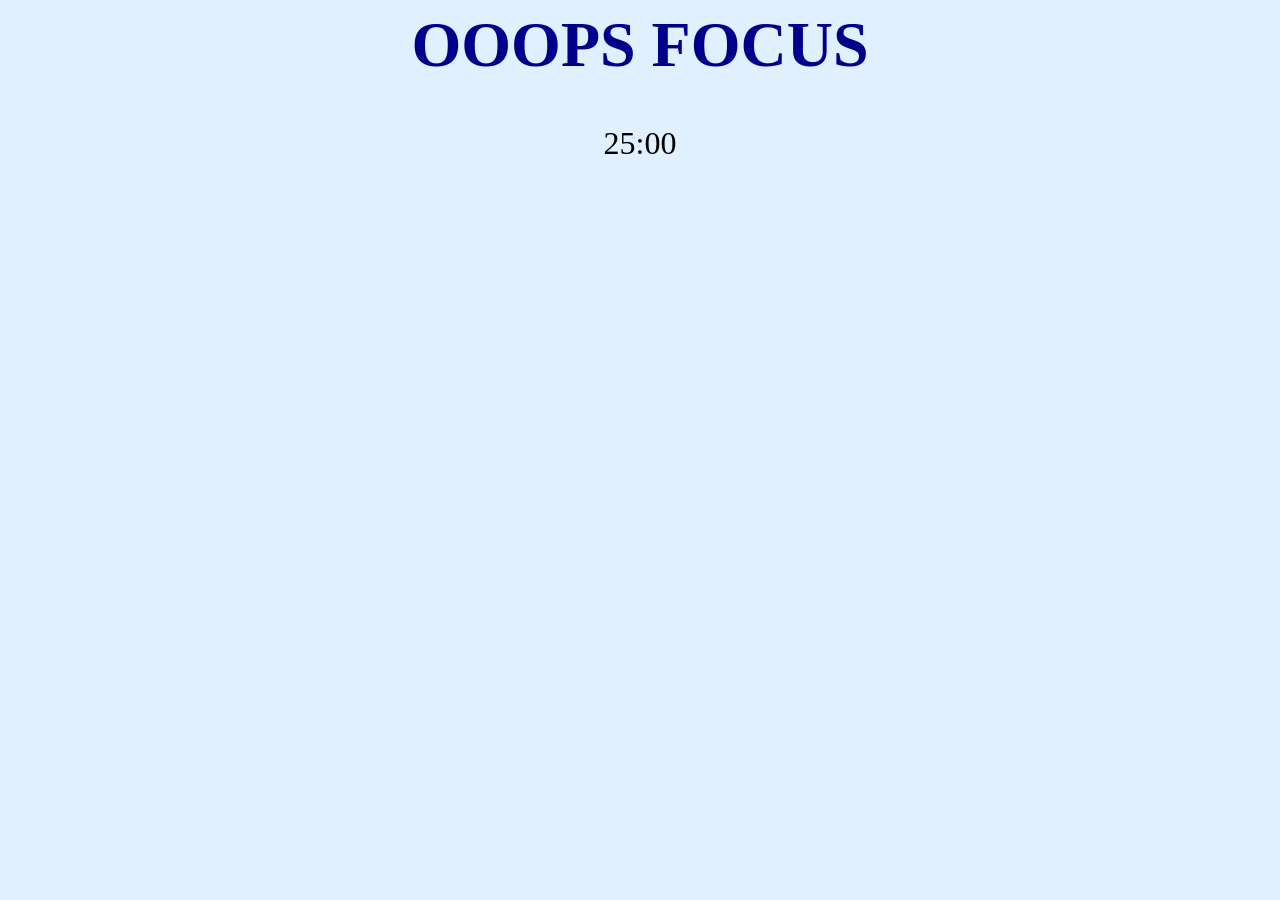
==== OopsFocus.html @ 28072958 "mic check" ====
<html>
  <head>
    <link rel = "stylesheet" href = "OopsFocus.css">
  </head>
  <body>
    <h1> OOOPS FOCUS</h1>
    <div id = " TIMER" class = round-timer> 25:00</div>
    



  <script src = "OopsFocus.js"> </script>
  </body>
</html>
---- OopsFocus.css ----
body{
  font-family: 'Fredoka one', cursive;
  font-size: xx-large;
  text-align: center;
  background-color: #e0f0ff;
}

h1{
  color: darkblue;
}
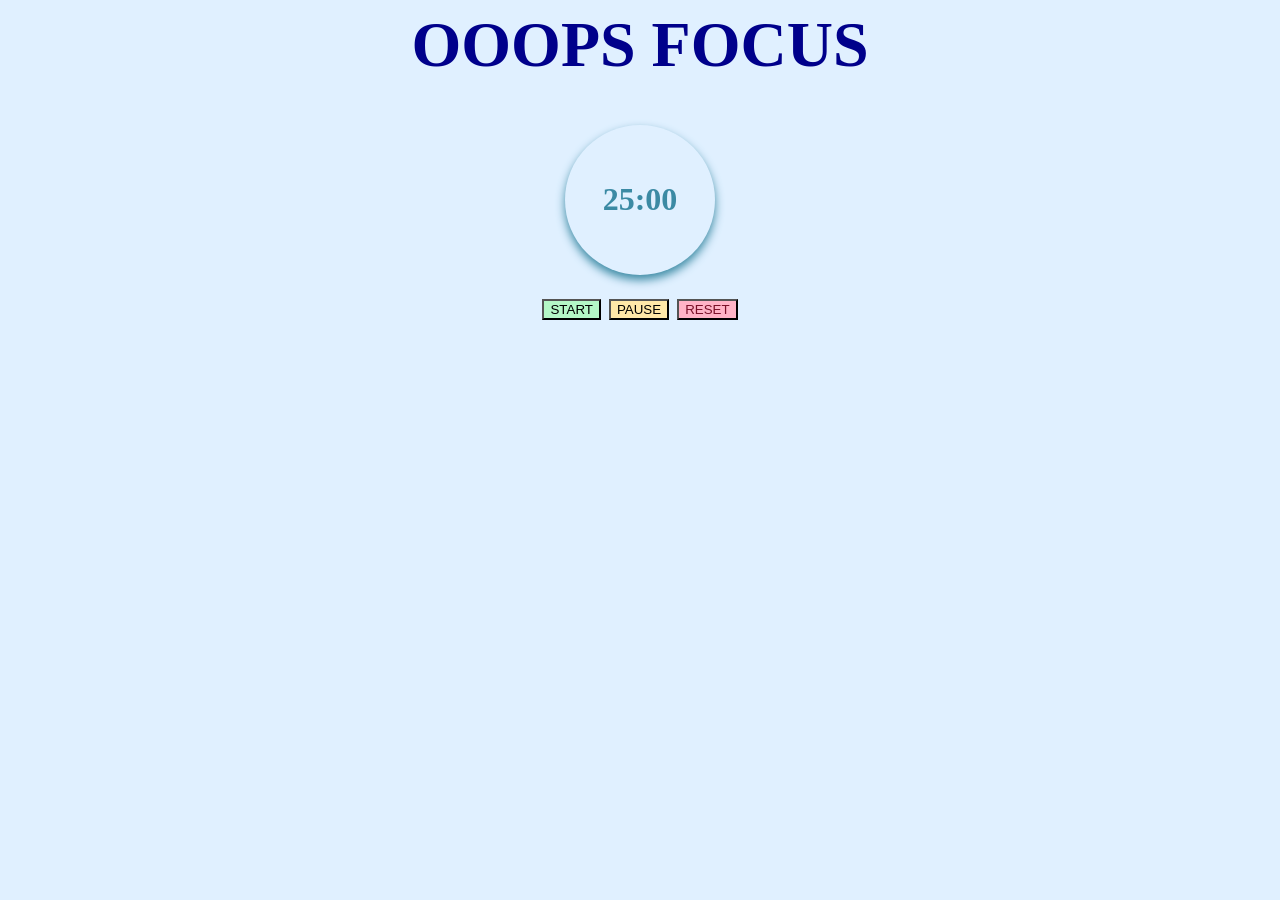
==== commit ba8b45c3: "push1" ====
--- a/OopsFocus.html
+++ b/OopsFocus.html
@@ -4,8 +4,15 @@
   </head>
   <body>
     <h1> OOOPS FOCUS</h1>
-    <div id = " TIMER" class = round-timer> 25:00</div>
-    
+    <div id = "timer" class = "round-timer"> 25:00</div>
+
+    <!-- button for the timer-->
+     <div class = "timer-button">
+      <button id = "startBtn"> START</button>
+        <button id = "pauseBtn"> PAUSE</button>
+          <button id = "resetBtn"> RESET</button>
+     </div>
+
 
 
 
--- a/OopsFocus.css
+++ b/OopsFocus.css
@@ -7,4 +7,66 @@
 
 h1{
   color: darkblue;
+}
+.round-timer {
+  font-family: 'Fredoka One', cursive;
+  font-size: xx-large;
+  font-weight: bold;
+  color: rgb(59, 138, 164);
+  border-radius: 50%;
+  width: 150px;
+  height: 150px;
+  align-items: center;
+  justify-content: center;
+  margin: auto;
+  box-shadow: 0 5px 10px ;
+  display: flex;
+}
+
+.timer-button {
+  color: rgb(59, 138, 164);
+  width: 100px;
+  height: 70px;
+  align-items: center;
+  justify-content:center;
+  display: flex;
+  margin: auto;
+  font-family: 'Fredoka One', cursive;
+  border-radius: 30px;
+  gap: 8px;
+  cursor: pointer;
+}
+
+/*  start button */
+#startBtn{
+  background-color: b4f7c6;
+}
+#startBtn:hover {
+  background-color: #c9ffd8;
+  transform: scale(1.07);
+}
+
+/*  pause button */
+
+#pauseBtn {
+  background-color: #ffe8a8;
+}
+#pauseBtn:hover {
+  background-color: #fff1c4;
+  transform: scale(1.07);
+}
+/* RESET button */
+#resetBtn {
+  background-color: #ffb3c6;   /* soft pink */
+  color: #7a1028;
+}
+
+#resetBtn:hover {
+  background-color: #ffc6d5;
+  transform: scale(1.07);
+}
+
+/* cute press squish */
+.timer-button button:active {
+  transform: scale(0.93);
 }
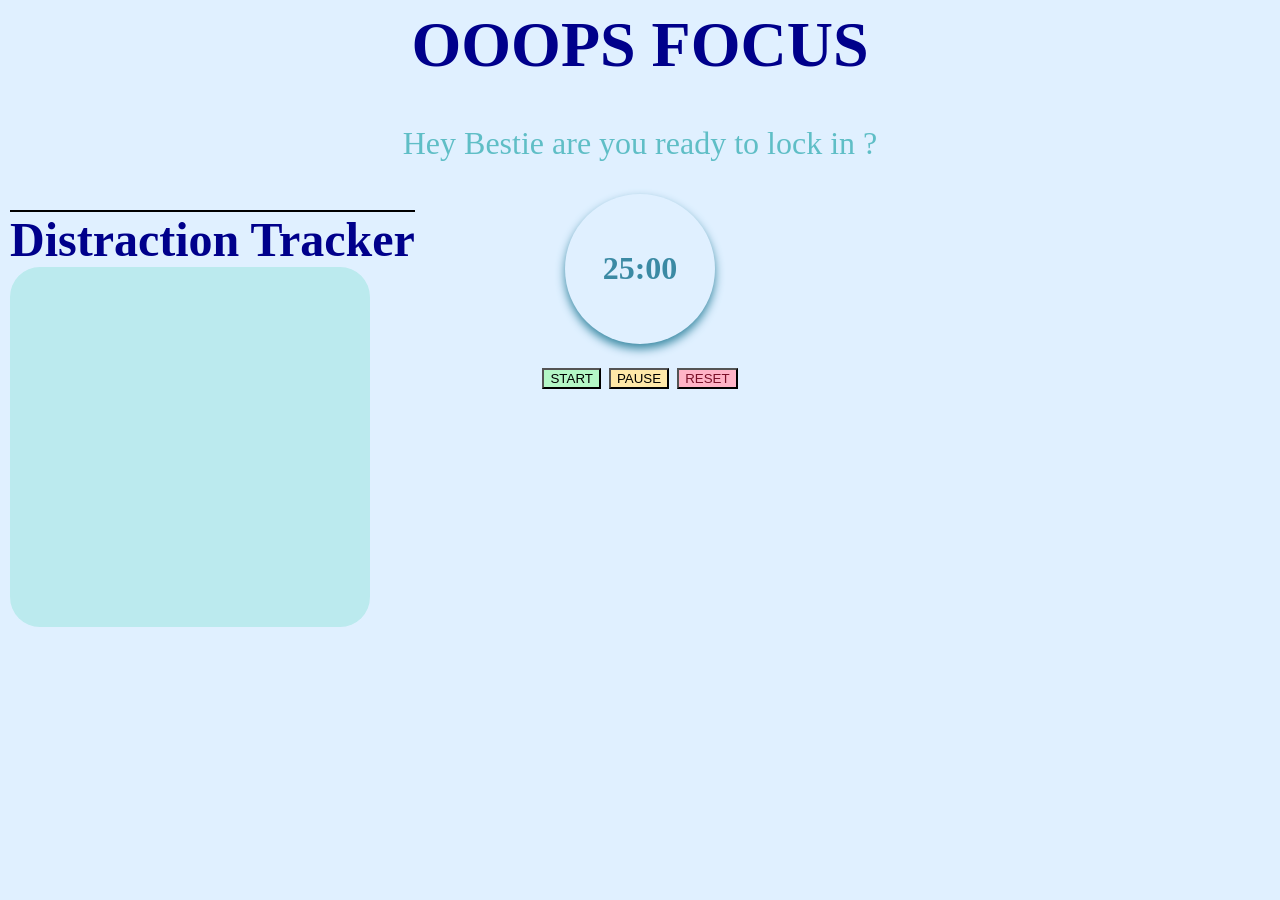
==== commit 20d5ebf2: "distracion box almost done" ====
--- a/OopsFocus.html
+++ b/OopsFocus.html
@@ -4,6 +4,8 @@
   </head>
   <body>
     <h1> OOOPS FOCUS</h1>
+    <p> Hey Bestie are you ready to lock in ? </p>
+
     <div id = "timer" class = "round-timer"> 25:00</div>
 
     <!-- button for the timer-->
@@ -14,6 +16,15 @@
      </div>
 
 
+     <div class = "distraction-list">
+      <h2> Distraction Tracker</h2>
+      <div class = "distraction-box">
+        <p id = "distraction-counter">  </p>
+
+      </div>
+     </div>
+
+
 
 
   <script src = "OopsFocus.js"> </script>
--- a/OopsFocus.css
+++ b/OopsFocus.css
@@ -1,8 +1,9 @@
 body{
   font-family: 'Fredoka one', cursive;
   font-size: xx-large;
+  background-color: #e0f0ff;
   text-align: center;
-  background-color: #e0f0ff;
+
 }
 
 h1{
@@ -55,9 +56,11 @@
   background-color: #fff1c4;
   transform: scale(1.07);
 }
-/* RESET button */
+
+
+/* RESET button  - soft pink */
 #resetBtn {
-  background-color: #ffb3c6;   /* soft pink */
+  background-color: #ffb3c6;   
   color: #7a1028;
 }
 
@@ -69,4 +72,42 @@
 /* cute press squish */
 .timer-button button:active {
   transform: scale(0.93);
-}+}
+/*  paragrpah style */
+p{
+  color: rgb(95, 190, 198);
+}
+
+.distraction-list{
+  padding: 0;
+  margin: 0;
+  position: absolute;
+  top: 200;
+  left: 0;
+}
+
+.distraction-list h2{
+  font-family: 'Fredoka One', cursive;
+  text-align: left;
+  padding: 10px;
+  color: darkblue;
+  padding: 0;
+  margin: 0;
+}
+
+.distraction-box{
+  border: #e0f0ff;
+  border-radius: 30px;
+  padding: 30px;
+  width: 300px;
+  height: 300px;
+  background-color: rgb(187, 234, 238);
+}
+
+.distraction-list{
+  border: 0;
+  border-top: 2px solid;
+  margin: 10px;
+}
+
+
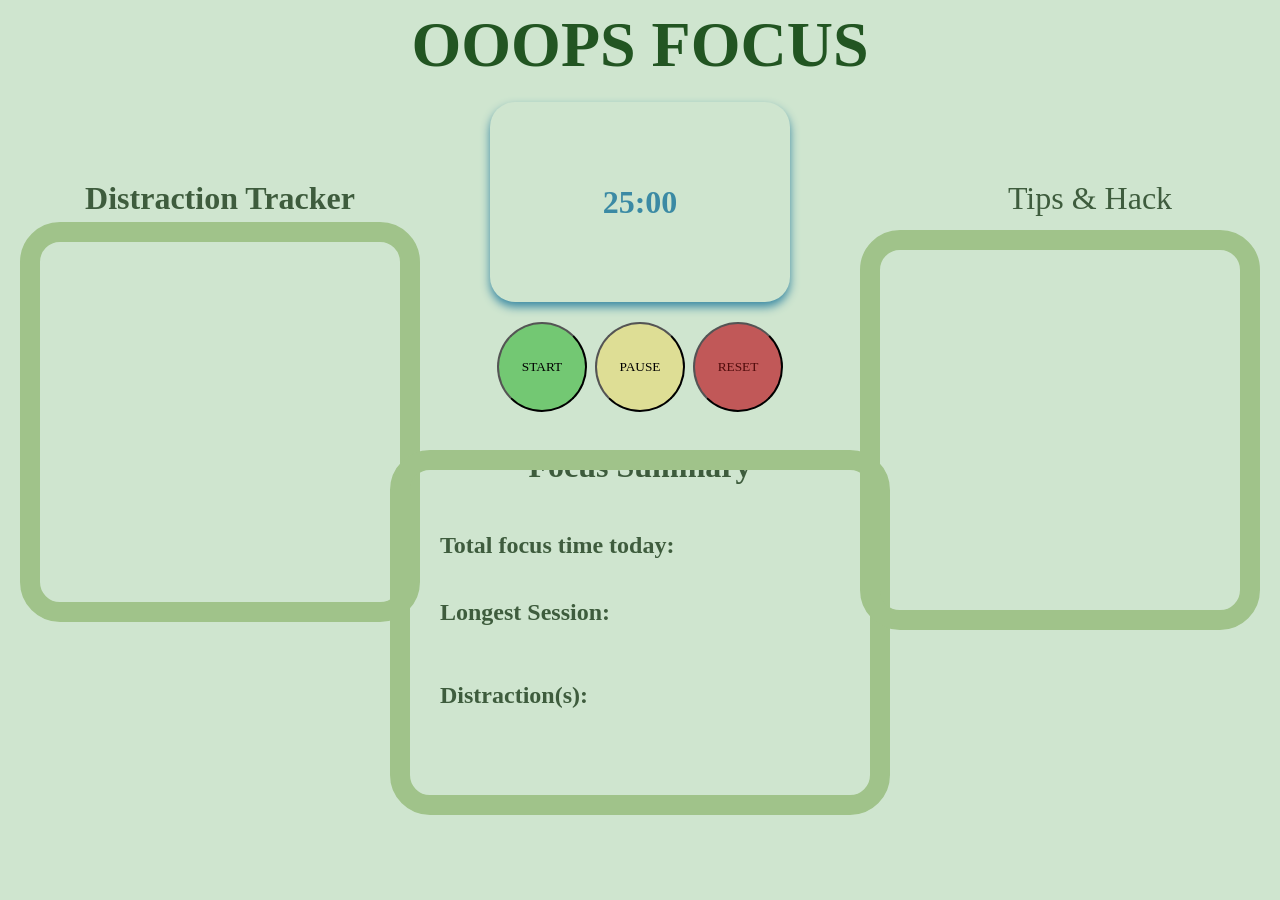
==== commit 2b4980f8: "fisrt full ui update" ====
--- a/OopsFocus.html
+++ b/OopsFocus.html
@@ -4,7 +4,6 @@
   </head>
   <body>
     <h1> OOOPS FOCUS</h1>
-    <p> Hey Bestie are you ready to lock in ? </p>
 
     <div id = "timer" class = "round-timer"> 25:00</div>
 
@@ -24,7 +23,17 @@
       </div>
      </div>
 
+     <h3 class="focus-title">Focus Summary</h3> 
+     <div class="focus-time"> 
+         <h4 class="total-time">Total focus time today:</h4>
+         <h5 class="session-cal">Longest Session:</h5>
+         <h6 class="distraction-amount">Distraction(s):</h6>
+     </div>
 
+
+     <h7 class = "tips-title"> Tips & Hack</h7>
+     <div class = "tips-hack">
+     </div>
 
 
   <script src = "OopsFocus.js"> </script>
--- a/OopsFocus.css
+++ b/OopsFocus.css
@@ -1,22 +1,28 @@
 body{
-  font-family: 'Fredoka one', cursive;
+  font-family: 'Times New Roman', Times, serif;
   font-size: xx-large;
-  background-color: #e0f0ff;
+  background-color: rgb(207, 229, 207);
   text-align: center;
 
 }
 
+/* the header for the whole page */
 h1{
-  color: darkblue;
+  color: rgb(34, 85, 34);
+  margin: 0;
+  padding: 0;
+  margin-bottom: 20px;
 }
+
+
 .round-timer {
-  font-family: 'Fredoka One', cursive;
+  font-family: 'Times New Roman', Times, serif;
   font-size: xx-large;
   font-weight: bold;
   color: rgb(59, 138, 164);
-  border-radius: 50%;
-  width: 150px;
-  height: 150px;
+  border-radius: 25px;
+  width: 300px;
+  height: 200px;
   align-items: center;
   justify-content: center;
   margin: auto;
@@ -24,23 +30,33 @@
   display: flex;
 }
 
-.timer-button {
+.timer-button  button{
   color: rgb(59, 138, 164);
-  width: 100px;
-  height: 70px;
+  width: 90px;
+  height: 90px;
   align-items: center;
   justify-content:center;
   display: flex;
-  margin: auto;
+  margin: 4;
   font-family: 'Fredoka One', cursive;
-  border-radius: 30px;
-  gap: 8px;
+  border-radius: 50px;
   cursor: pointer;
+
 }
+.timer-button {
+  display: flex;
+  justify-content: center;   
+  align-items: center;       
+  gap:0;                
+  margin-top: 16px;
+}
+
+
 
 /*  start button */
 #startBtn{
-  background-color: b4f7c6;
+  background-color: rgb(115, 200, 115);
+  color: black;
 }
 #startBtn:hover {
   background-color: #c9ffd8;
@@ -50,7 +66,8 @@
 /*  pause button */
 
 #pauseBtn {
-  background-color: #ffe8a8;
+  background-color: rgb(222, 222, 149);
+  color: black;
 }
 #pauseBtn:hover {
   background-color: #fff1c4;
@@ -58,10 +75,10 @@
 }
 
 
-/* RESET button  - soft pink */
+/* RESET button   */
 #resetBtn {
-  background-color: #ffb3c6;   
-  color: #7a1028;
+  background-color: #c15858;   
+  color: rgba(79, 10, 10, 0.991);
 }
 
 #resetBtn:hover {
@@ -73,41 +90,101 @@
 .timer-button button:active {
   transform: scale(0.93);
 }
-/*  paragrpah style */
-p{
-  color: rgb(95, 190, 198);
-}
+
+
+/* taking care of the distraction part of the code */
+
 
 .distraction-list{
   padding: 0;
   margin: 0;
   position: absolute;
-  top: 200;
-  left: 0;
+  top: 180px;
+  left: 20px;
 }
 
 .distraction-list h2{
-  font-family: 'Fredoka One', cursive;
-  text-align: left;
-  padding: 10px;
-  color: darkblue;
-  padding: 0;
-  margin: 0;
+  font-family: 'Times New Roman', Times, serif;
+  text-align: auto;
+  color: #3E5C3D;
+  font-size: xx-large;
+  margin: 0 0 5px 0
+  
 }
 
 .distraction-box{
-  border: #e0f0ff;
-  border-radius: 30px;
+  border: 20px solid #A0C38A;
+  border-radius: 40px;
+  padding: 30px;
+  height: 300px;
+  width: 300px;
+  margin-top: 5px;
+ 
+
+}
+
+/* All the focus */
+.focus-title {
+  font-family: 'Times New Roman', Times, serif;
+  text-align: auto;
+  color: #3E5C3D;
+  font-size: xx-large;
+}
+
+/* Total focus time */
+.focus-time{
+  border: 20px solid #A0C38A;
+  border-radius: 40px;
+  padding: 30px;
+  width: 400px;
+  text-align: left;
+  position:absolute;
+  top: 50%;
+  left: 50%;
+  transform: translate(-50%);
+  
+}
+
+.total-time{
+  color:#3E5C3D ;
+  font-size: x-large;
+}
+.session-cal{
+  color: #3E5C3D;
+  font-size: x-large;
+
+}
+.distraction-amount{
+  color: #3E5C3D;
+  font-size: x-large;
+}
+
+/* All the code for the tips and hack section*/
+.tips-title {
+  font-family: 'Times New Roman', Times, serif;
+  color: #3E5C3D;
+  text-align: center; 
+  font-size: xx-large;
+  margin: 0 0 5px 0;
+  position: absolute;
+  top: 180px;
+  right: 20px; 
+  width: 340px;
+}
+
+.tips-hack {
+  /* Box Styling */
+  border: 20px solid #A0C38A;
+  border-radius: 40px;
   padding: 30px;
   width: 300px;
-  height: 300px;
-  background-color: rgb(187, 234, 238);
+  height: 300px; 
+  text-align: center;
+  display: flex; 
+  
+  position: absolute;
+  top: 230px; 
+  right: 20px; 
 }
 
-.distraction-list{
-  border: 0;
-  border-top: 2px solid;
-  margin: 10px;
-}
-
-
+ 
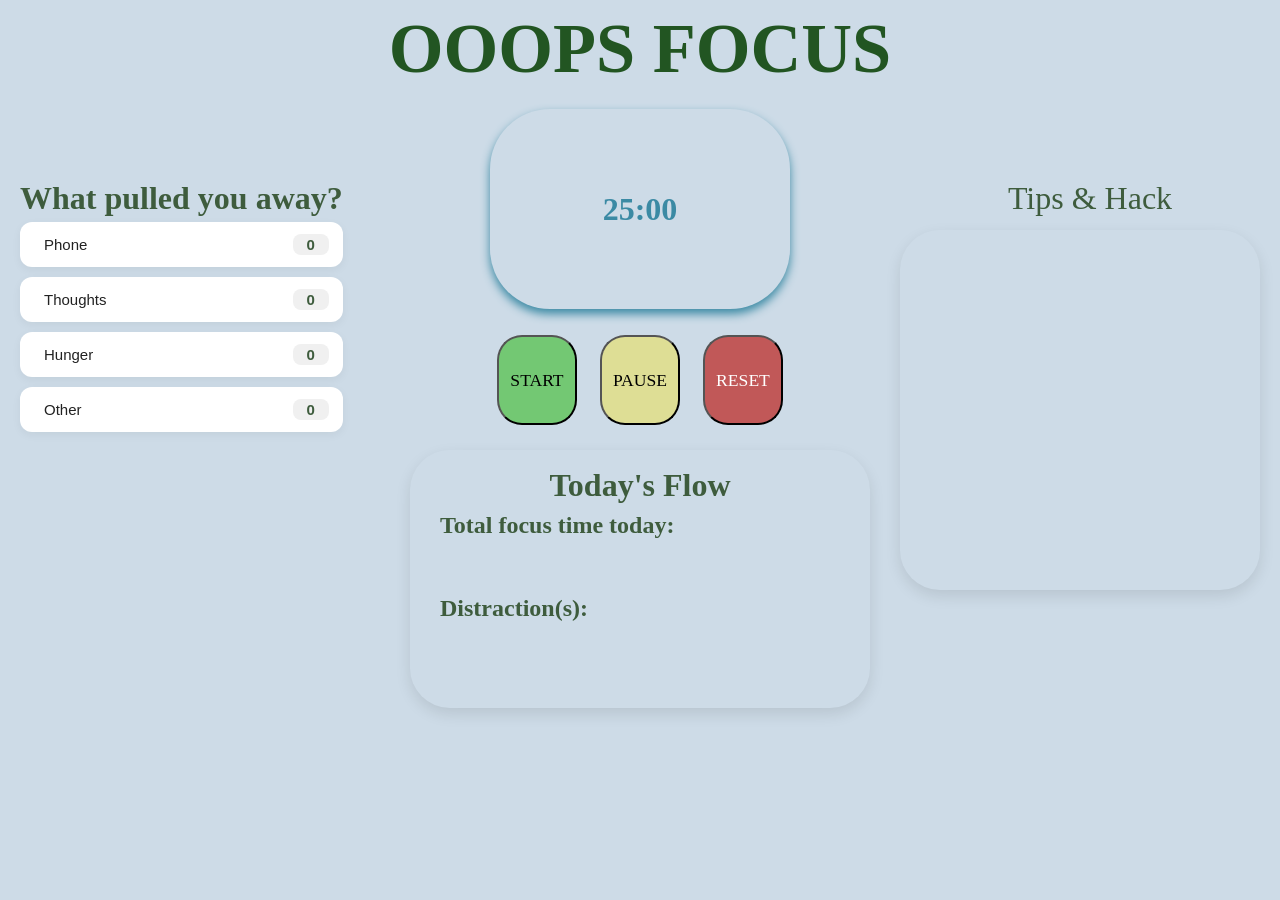
==== commit ee6aaa9a: "what pulled you away is done" ====
--- a/OopsFocus.html
+++ b/OopsFocus.html
@@ -14,23 +14,41 @@
           <button id = "resetBtn"> RESET</button>
      </div>
 
+    <!-- left side distractions list -->
 
-     <div class = "distraction-list">
-      <h2> Distraction Tracker</h2>
-      <div class = "distraction-box">
-        <p id = "distraction-counter">  </p>
+    <div class="distraction-list">
+      <h2>What pulled you away?</h2>
+    
+      <button class = "distraction-item">
+        <span class = "plus">  </span> Phone
+        <span class="count-val">0</span>
+      </button>
 
-      </div>
-     </div>
+      <button class = "distraction-item">
+        <span class = "plus">  </span> Thoughts
+        <span class="count-val">0</span>
+      </button>
 
-     <h3 class="focus-title">Focus Summary</h3> 
+      <button class = "distraction-item">
+        <span class = "plus"></span> Hunger
+        <span class="count-val">0</span>
+      </button>
+
+      <button class = "distraction-item">
+        <span class = "plus"></span> Other
+        <span class="count-val">0</span>
+      </button>
+
+    </div>
+
+    <!-- Summary part of the code -->
+     <h3 class="focus-title">Today's Flow </h3> 
      <div class="focus-time"> 
          <h4 class="total-time">Total focus time today:</h4>
-         <h5 class="session-cal">Longest Session:</h5>
          <h6 class="distraction-amount">Distraction(s):</h6>
      </div>
 
-
+<!-- tip and hack section -->
      <h7 class = "tips-title"> Tips & Hack</h7>
      <div class = "tips-hack">
      </div>
--- a/OopsFocus.css
+++ b/OopsFocus.css
@@ -1,7 +1,7 @@
 body{
   font-family: 'Times New Roman', Times, serif;
-  font-size: xx-large;
-  background-color: rgb(207, 229, 207);
+  font-size: 2.2rem;
+  background-color: rgb(205, 219, 231);
   text-align: center;
 
 }
@@ -20,7 +20,7 @@
   font-size: xx-large;
   font-weight: bold;
   color: rgb(59, 138, 164);
-  border-radius: 25px;
+  border-radius: 60px;
   width: 300px;
   height: 200px;
   align-items: center;
@@ -32,22 +32,23 @@
 
 .timer-button  button{
   color: rgb(59, 138, 164);
-  width: 90px;
+  width: 80px;
   height: 90px;
   align-items: center;
   justify-content:center;
   display: flex;
-  margin: 4;
+  margin: 10px;
   font-family: 'Fredoka One', cursive;
-  border-radius: 50px;
+  border-radius: 25px;
   cursor: pointer;
+  font-size: 1.1rem;
 
 }
 .timer-button {
   display: flex;
   justify-content: center;   
   align-items: center;       
-  gap:0;                
+  gap: 3px;;                
   margin-top: 16px;
 }
 
@@ -70,7 +71,7 @@
   color: black;
 }
 #pauseBtn:hover {
-  background-color: #fff1c4;
+  background-color: rgb(222, 222, 149);
   transform: scale(1.07);
 }
 
@@ -78,7 +79,7 @@
 /* RESET button   */
 #resetBtn {
   background-color: #c15858;   
-  color: rgba(79, 10, 10, 0.991);
+  color: white;
 }
 
 #resetBtn:hover {
@@ -92,9 +93,7 @@
 }
 
 
-/* taking care of the distraction part of the code */
-
-
+/*  distraction part of the code */
 .distraction-list{
   padding: 0;
   margin: 0;
@@ -112,15 +111,49 @@
   
 }
 
-.distraction-box{
-  border: 20px solid #A0C38A;
-  border-radius: 40px;
-  padding: 30px;
-  height: 300px;
-  width: 300px;
-  margin-top: 5px;
- 
-
+.distraction-item {
+  width: 100%;
+  display: flex;
+  align-items: center;
+  gap: 10px;
+
+  padding: 12px 14px;
+  margin-bottom: 10px;
+
+  border: none;
+  border-radius: 12px;
+  background: white;
+
+  font-size: 15px;
+  font-weight: 500;
+  color: #222;
+
+  cursor: pointer;
+  box-shadow: 0 3px 10px rgba(0, 0, 0, 0.05);
+
+  transition: transform 0.15s ease, box-shadow 0.15s ease;
+}
+
+.distraction-item:hover {
+  transform: translateY(-1px);
+  box-shadow: 0 6px 14px rgba(0, 0, 0, 0.08);
+}
+
+.plus {
+  font-size: 18px;
+  font-weight: 600;
+  color: #888;
+}
+
+.count-val {
+  font-weight: bold;
+  color: #3E5C3D;
+  background: #f0f0f0;
+  padding: 2px 8px;
+  border-radius: 8px;
+  min-width: 20px;
+  text-align: center;
+  margin-left: auto;
 }
 
 /* All the focus */
@@ -133,7 +166,8 @@
 
 /* Total focus time */
 .focus-time{
-  border: 20px solid #A0C38A;
+  border: none;
+  box-shadow: 0 6px 15px rgba(0,0,0,0.1);
   border-radius: 40px;
   padding: 30px;
   width: 400px;
@@ -174,7 +208,9 @@
 
 .tips-hack {
   /* Box Styling */
-  border: 20px solid #A0C38A;
+  border: none;
+  box-shadow: 0 6px 15px rgba(0,0,0,0.1);
+
   border-radius: 40px;
   padding: 30px;
   width: 300px;
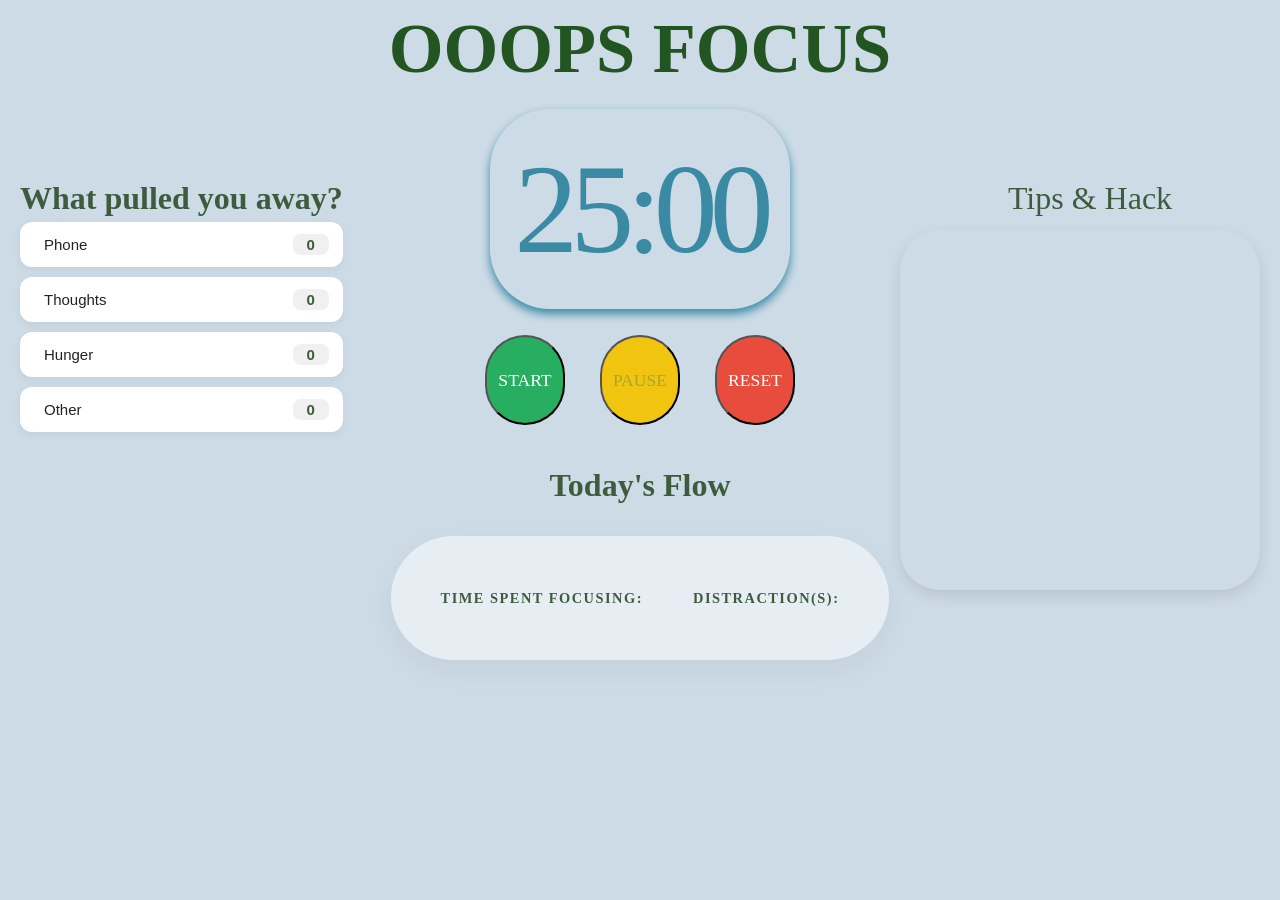
==== commit f387e97a: "total time and ditraction ui is updates" ====
--- a/OopsFocus.html
+++ b/OopsFocus.html
@@ -44,7 +44,7 @@
     <!-- Summary part of the code -->
      <h3 class="focus-title">Today's Flow </h3> 
      <div class="focus-time"> 
-         <h4 class="total-time">Total focus time today:</h4>
+         <h4 class="total-time">Time spent focusing:</h4>
          <h6 class="distraction-amount">Distraction(s):</h6>
      </div>
 
--- a/OopsFocus.css
+++ b/OopsFocus.css
@@ -17,8 +17,8 @@
 
 .round-timer {
   font-family: 'Times New Roman', Times, serif;
-  font-size: xx-large;
-  font-weight: bold;
+  font-size: 8rem;
+  font-weight: 200;
   color: rgb(59, 138, 164);
   border-radius: 60px;
   width: 300px;
@@ -28,6 +28,7 @@
   margin: auto;
   box-shadow: 0 5px 10px ;
   display: flex;
+  letter-spacing: -8px;
 }
 
 .timer-button  button{
@@ -39,7 +40,7 @@
   display: flex;
   margin: 10px;
   font-family: 'Fredoka One', cursive;
-  border-radius: 25px;
+  border-radius: 50px;
   cursor: pointer;
   font-size: 1.1rem;
 
@@ -48,7 +49,7 @@
   display: flex;
   justify-content: center;   
   align-items: center;       
-  gap: 3px;;                
+  gap: 15px;;                
   margin-top: 16px;
 }
 
@@ -56,34 +57,33 @@
 
 /*  start button */
 #startBtn{
-  background-color: rgb(115, 200, 115);
-  color: black;
+  background-color: #27ae60;
+  color: white;
 }
 #startBtn:hover {
-  background-color: #c9ffd8;
+  filter: brightness(85%);
   transform: scale(1.07);
 }
 
 /*  pause button */
 
 #pauseBtn {
-  background-color: rgb(222, 222, 149);
-  color: black;
+  background-color: #f1c40f;
+  color: #a2a635;
 }
 #pauseBtn:hover {
-  background-color: rgb(222, 222, 149);
+  filter: brightness(85%);
   transform: scale(1.07);
 }
-
 
 /* RESET button   */
 #resetBtn {
-  background-color: #c15858;   
+  background-color: #e74c3c; /* red */
   color: white;
 }
 
 #resetBtn:hover {
-  background-color: #ffc6d5;
+  filter: brightness(90%);
   transform: scale(1.07);
 }
 
@@ -91,7 +91,6 @@
 .timer-button button:active {
   transform: scale(0.93);
 }
-
 
 /*  distraction part of the code */
 .distraction-list{
@@ -165,35 +164,34 @@
 }
 
 /* Total focus time */
-.focus-time{
-  border: none;
-  box-shadow: 0 6px 15px rgba(0,0,0,0.1);
-  border-radius: 40px;
-  padding: 30px;
-  width: 400px;
-  text-align: left;
-  position:absolute;
-  top: 50%;
-  left: 50%;
-  transform: translate(-50%);
-  
-}
-
-.total-time{
-  color:#3E5C3D ;
-  font-size: x-large;
-}
-.session-cal{
-  color: #3E5C3D;
-  font-size: x-large;
-
-}
-.distraction-amount{
-  color: #3E5C3D;
-  font-size: x-large;
-}
-
-/* All the code for the tips and hack section*/
+.focus-time {
+  position: relative; 
+  margin: 20px auto; 
+  display: flex;
+  justify-content: center;
+  align-items: center;
+  gap: 50px;
+  width: fit-content;
+  padding: 20px 50px;
+  background: rgba(255, 255, 255, 0.5);
+  backdrop-filter: blur(5px); 
+  border-radius: 100px; 
+  box-shadow: 0 10px 30px rgba(0, 0, 0, 0.05);
+}
+
+.total-time, .session-cal, .distraction-amount {
+  display: flex;
+  flex-direction: column;
+  align-items: center;
+  color: #3E5C3D;
+  font-family: 'Times New Roman', serif;
+  font-size: 0.9rem;
+  text-transform: uppercase;
+  letter-spacing: 1.5px;
+}
+
+
+/*TIPS and HACK section*/
 .tips-title {
   font-family: 'Times New Roman', Times, serif;
   color: #3E5C3D;
